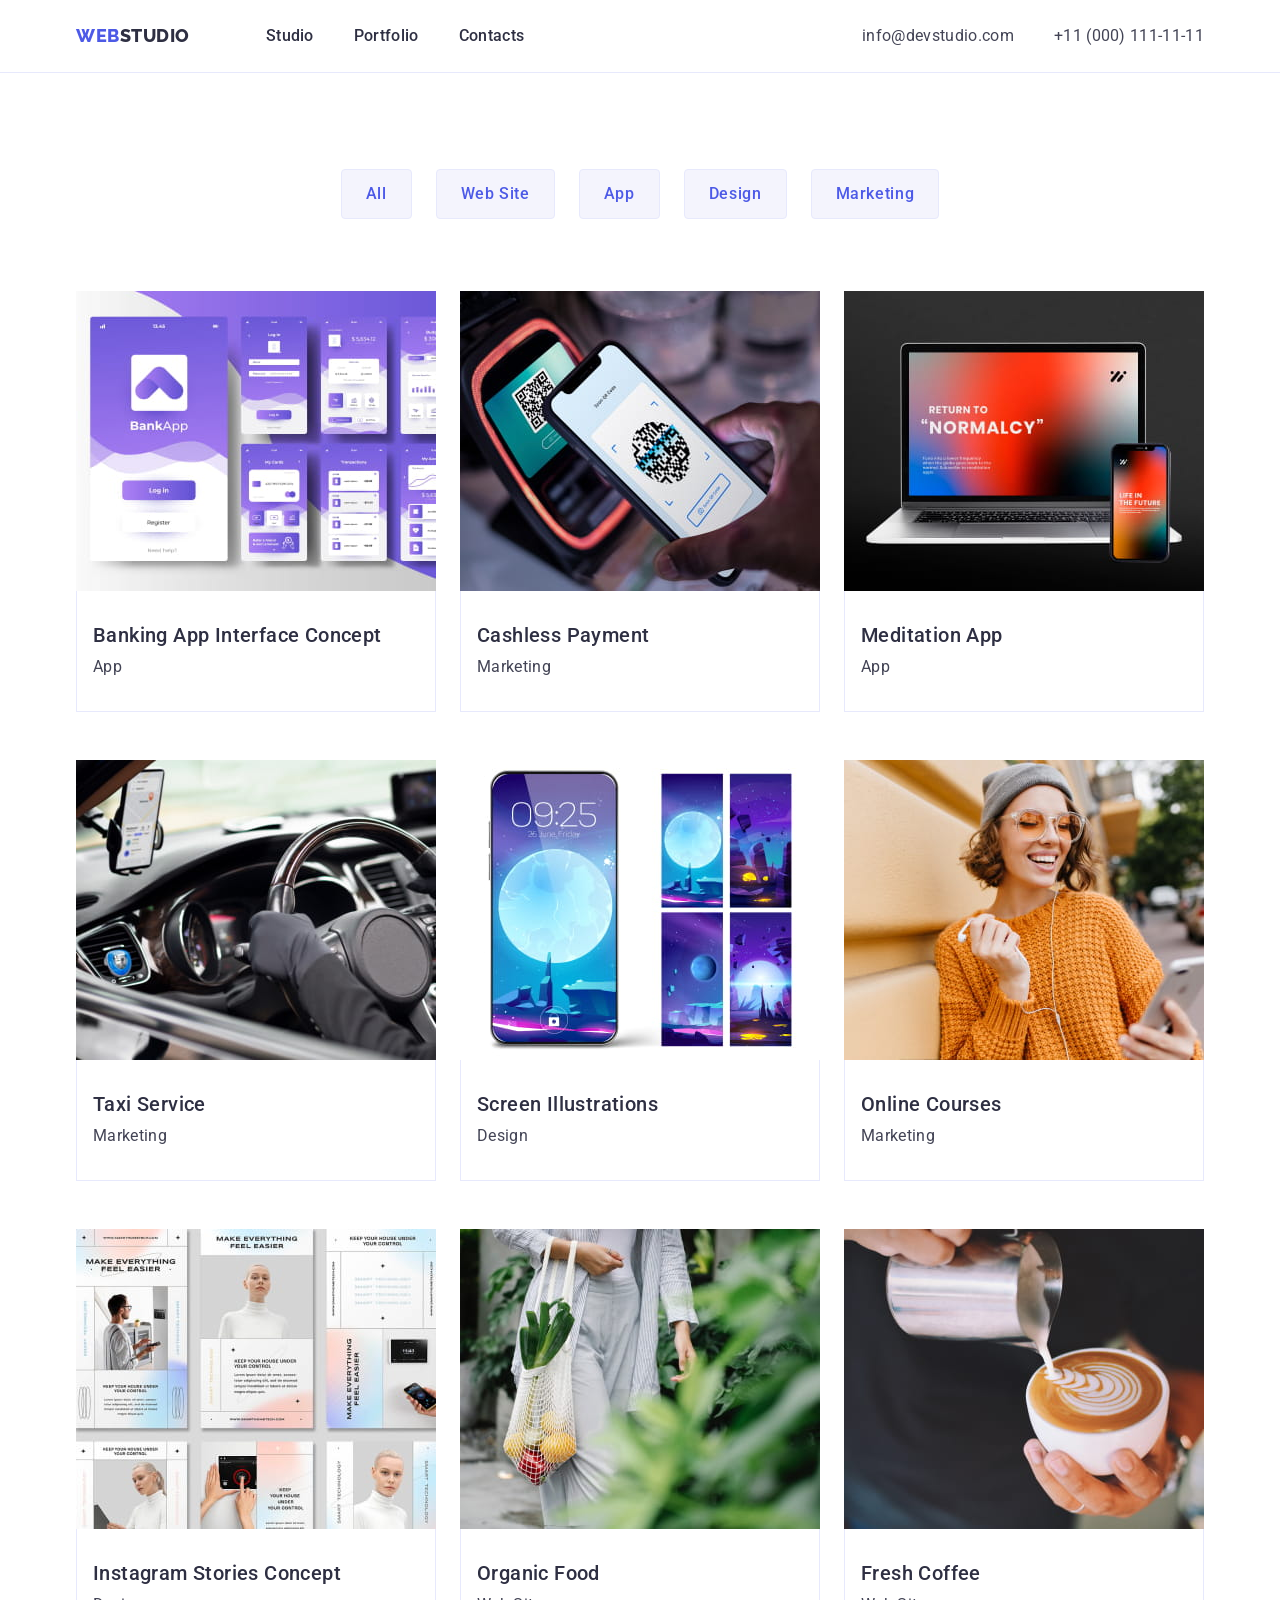
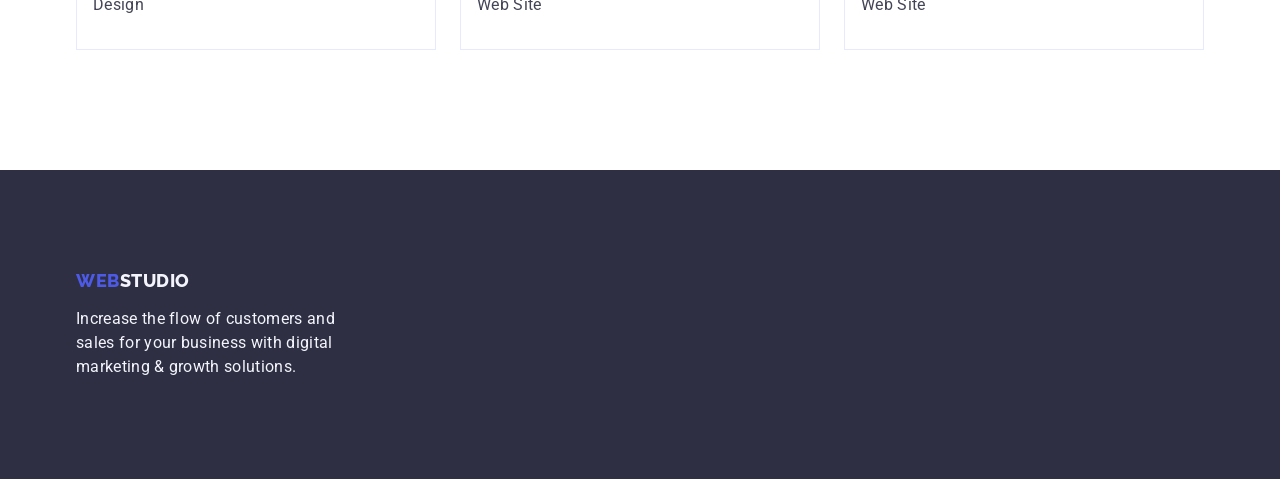
==== portfolio.html @ 5fbb61c0 "update" ====
<!DOCTYPE html>
<html lang="en">
  <head>
    <meta charset="UTF-8" />
    <meta http-equiv="X-UA-Compatible" content="IE=edge" />
    <meta name="viewport" content="width=device-width, initial-scale=1.0" />
    <title>Portfolio</title>
    <link rel="preconnect" href="https://fonts.googleapis.com" />
    <link rel="preconnect" href="https://fonts.gstatic.com" crossorigin />
    <link
      href="https://fonts.googleapis.com/css2?family=Raleway:wght@800&family=Roboto:wght@400;500;700;900&display=swap"
      rel="stylesheet"
    />
    <link
      rel="stylesheet"
      href="https://cdnjs.cloudflare.com/ajax/libs/modern-normalize/1.0.0/modern-normalize.min.css"
    />
    <link rel="stylesheet" href="./css/styles.css" />
  </head>
  <body>
    <!-- Header section -->

    <header class="header">
      <div class="container header-flex">
        <nav class="header-nav">
          <a class="logo-link link" href="./index.html">
            Web<span class="logo-world">Studio</span></a
          >
          <ul class="header-nav-list list">
            <li class="header-nav-item">
              <a class="header-nav-link link" href="./index.html">Studio</a>
            </li>
            <li class="header-nav-item">
              <a class="header-nav-link link" href="./portfolio.html"
                >Portfolio</a
              >
            </li>
            <li class="header-nav-item">
              <a class="header-nav-link link" href="">Contacts</a>
            </li>
          </ul>
        </nav>
        <address class="header-contacts">
          <ul class="contacts-list list">
            <li class="contacts-item">
              <a class="contscts-link link" href="mailto:info@devstudio.com"
                >info@devstudio.com</a
              >
            </li>
            <li class="contacts-item">
              <a class="contscts-link link" href="tel:+110001111111"
                >+11 (000) 111-11-11</a
              >
            </li>
          </ul>
        </address>
      </div>
    </header>
    <main>
      <!-- Section Filtr -->
      <section class="filtr section">
        <div class="container">
          <h1 hidden class="visually-hidden">Our works</h1>
          <ul class="filtr-btn-list list">
            <li class="btn-item">
              <button class="btn" type="button">All</button>
            </li>
            <li class="btn-item">
              <button class="btn" type="button">Web Site</button>
            </li>
            <li class="btn-item">
              <button class="btn" type="button">App</button>
            </li>
            <li class="btn-item">
              <button class="btn" type="button">Design</button>
            </li>
            <li class="btn-item">
              <button class="btn" type="button">Marketing</button>
            </li>
          </ul>
          <!-- Project list -->
          <ul class="project-list list">
            <li class="project-item">
              <a class="project-link link" href=""
                ><img
                  src="./images/bankapp.jpg"
                  alt="banking interface "
                  width="360"
                  height="300"
                />
                <div class="project-container">
                  <h2 class="subtitle">Banking App Interface Concept</h2>
                  <p class="subtitle-desc">App</p>
                </div>
              </a>
            </li>
            <li class="project-item">
              <a class="project-link link" href="">
                <img
                  src="./images/payment.jpg"
                  alt="qr "
                  width="360"
                  height="300"
                />
                <div class="project-container">
                  <h2 class="subtitle">Cashless Payment</h2>
                  <p class="subtitle-desc">Marketing</p>
                </div>
              </a>
            </li>
            <li class="project-item">
              <a class="project-link link" href="">
                <img
                  src="./images/meditation.jpg"
                  alt="laptop and smartphone"
                  width="360"
                  height="300"
                />
                <div class="project-container">
                  <h2 class="subtitle">Meditation App</h2>
                  <p class="subtitle-desc">App</p>
                </div>
              </a>
            </li>
            <li class="project-item">
              <a class="project-link link" href="">
                <img
                  src="./images/car.jpg"
                  alt="taxi"
                  width="360"
                  height="300"
                />
                <div class="project-container">
                  <h2 class="subtitle">Taxi Service</h2>
                  <p class="subtitle-desc">Marketing</p>
                </div>
              </a>
            </li>
            <li class="project-item">
              <a class="project-link link" href=""
                ><img
                  src="./images/ilustration.jpg"
                  alt="screen smartphone"
                  width="360"
                  height="300"
                />
                <div class="project-container">
                  <h2 class="subtitle">Screen Illustrations</h2>
                  <p class="subtitle-desc">Design</p>
                </div>
              </a>
            </li>
            <li class="project-item">
              <a class="project-link link" href="">
                <img
                  src="./images/courses.jpg"
                  alt="young woman"
                  width="360"
                  height="300"
                />
                <div class="project-container">
                  <h2 class="subtitle">Online Courses</h2>
                  <p class="subtitle-desc">Marketing</p>
                </div>
              </a>
            </li>

            <li class="project-item">
              <a class="project-link link" href="">
                <img
                  src="./images/stories.jpg"
                  alt="instagram"
                  width="360"
                  height="300"
                />
                <div class="project-container">
                  <h2 class="subtitle">Instagram Stories Concept</h2>
                  <p class="subtitle-desc">Design</p>
                </div>
              </a>
            </li>
            <li class="project-item">
              <a class="project-link link" href="">
                <img
                  src="./images/food.jpg"
                  alt="vegetebles"
                  width="360"
                  height="300"
                />
                <div class="project-container">
                  <h2 class="subtitle">Organic Food</h2>
                  <p class="subtitle-desc">Web Site</p>
                </div>
              </a>
            </li>
            <li class="project-item">
              <a class="project-link link" href="">
                <img
                  src="./images/cup.jpg"
                  alt="coffe width milk"
                  width="360"
                  height="300"
                />
                <div class="project-container">
                  <h2 class="subtitle">Fresh Coffee</h2>
                  <p class="subtitle-desc">Web Site</p>
                </div>
              </a>
            </li>
          </ul>
        </div>
      </section>
    </main>
    <!-- footer section -->
    <footer class="footer section">
      <div class="container">
        <a class="fotter-link link" href="./index.html"
          >Web<span class="studio-world">Studio</span>
        </a>
        <p class="footer-desc">
          Increase the flow of customers and sales for your business with
          digital marketing & growth solutions.
        </p>
      </div>
    </footer>
  </body>
</html>
---- css/styles.css ----
:root {
  /* Fonts */
  --primary-font: "Roboto", sans-serif;
  --secondary-font: "Raleway", sans-serif;

  /* Color back-ground*/
  --primary-bg-color: #ffffff;
  --accent-bg-cl: #2e2f42;
  --secondary-bg-color: #f4f4fd;
  /* Text color */
  --primary-text-color: #434455;
  --secondary-text-color: #2e2f42;
  --accent-txt-cl: #4d5ae5;
  --light-txt-cl: #404bbf;
  /* Btn Color */
  --primary-btn-color: #4d5ae5;
  --light-btn-cl: #404bbf;
  --secondary-btn-color: #404bbf;
  --accent-btn-cl: #f4f4fd;
  --primary-btn-text-cl: #ffffff;
  --accent-btn-txt-cl: #4d5ae5;
}

body {
  background-color: var(--primary-bg-color);
  color: var(--primary-text-color);
  font-family: var(--primary-font);
  font-weight: 400;
  font-style: normal;
  font-size: 16px;
  line-height: 1.5;
  letter-spacing: 0.02em;
  text-decoration: none;
  text-transform: none;
}
.link {
  font-style: normal;
  text-decoration: none;
  color: var(--primary-text-color);
}
.list {
  padding: 0;
  margin: 0;

  list-style: none;
}
.logo-link {
  margin-right: 76px;
}

.logo-link,
.logo-world {
  display: flex;
  margin-left: auto;
  align-items: center;

  font-family: var(--secondary-font);
  font-style: normal;
  font-weight: 800;
  font-size: 18px;
  line-height: 1.17;
  letter-spacing: 0.03em;
  text-transform: uppercase;
  text-decoration: none;
  color: var(--accent-txt-cl);
}
.logo-world {
  text-decoration: none;
  line-height: 1.17;
  color: var(--secondary-text-color);
}

/* reset start */
.visually-hidden {
  position: absolute;
  width: 1px;
  height: 1px;
  margin: -1px;
  border: 0;
  padding: 0;

  white-space: nowrap;
  clip-path: inset(100%);
  clip: rect(0 0 0 0);
  overflow: hidden;
}
.title {
  font-family: inherit;
  font-weight: 700;
  font-size: 36px;
  line-height: 1.11;
  letter-spacing: 0.02em;
  text-align: center;
  text-transform: capitalize;

  margin-top: 0;
  margin-bottom: 72px;
  color: var(--secondary-text-color);
}
.btn {
  font-family: inherit;
  font-weight: 500;
  font-size: 16px;
  line-height: 1.5;
  letter-spacing: 0.04em;
  cursor: pointer;
}

.container {
  max-width: 1158px;
  margin: 0px auto;
  padding: 0px 15px;
}
img {
  display: block;
  margin: 0px;
  padding: 0px;
}
.header {
  border-bottom: 1px solid #e7e9fc;
}
/* nav */
.header-flex {
  display: flex;
}

.header-nav {
  display: flex;
  align-items: center;
}
.header-nav-link {
  display: block;
  padding-top: 24px;
  padding-bottom: 24px;
  color: var(--secondary-text-color);

  font-family: inherit;
  font-weight: 500;
}
.header-nav-list {
  display: flex;
}
.header-nav-item {
  margin-right: 40px;
}
.header-nav-item:last-child {
  margin: 0;
}

.header-nav-link:hover,
.header-nav-link:focus,
.contscts-link:hover,
.contscts-link:focus {
  color: var(--light-txt-cl);
}
.header-nav-link:active {
  text-decoration: underline;
  color: var(--light-txt-cl);
}
.header {
  background-color: var(--primary-bg-color);
}

.header-contacts {
  font-style: normal;
  display: flex;
  margin-left: auto;
}
.contacts-list {
  display: flex;
}

.contacts-item {
  margin-right: 40px;
}
.contacts-item:last-child {
  margin: 0;
}
.contscts-link {
  display: block;
  padding-top: 24px;
  padding-bottom: 24px;
  color: var(--primary-text-color);
}

/* hero section */
.hero {
  padding-top: 188px;
  padding-bottom: 188px;
  background-color: var(--accent-bg-cl);
  text-align: center;
}
.hero .title {
  max-width: 496px;
  margin: 0 auto 48px auto;

  font-size: 56px;
  line-height: 1.07;
  text-transform: none;
  color: #ffffff;
}
.hero .btn {
  display: block;
  margin-left: auto;
  margin-right: auto;
  padding: 16px 32px;
  min-width: 169px;
  height: 56px;
  border: none;

  color: var(--primary-btn-text-cl);
  background-color: var(--primary-btn-color);
  box-shadow: 0px 4px 4px rgba(0, 0, 0, 0.15);
  border-radius: 4px;
}
.hero .btn:hover,
.hero .btn:focus {
  color: var(--primary-btn-text-cl);
  background-color: var(--light-btn-cl);
}

.hero .btn:active {
  color: var(--light-btn-cl);
}

/* Strategy section */
.strategy-list {
  display: flex;
}
.strategy-list-item {
  width: 264px;
}
.strategy-list-item {
  margin-right: 24px;
}
.strategy-list-item:last-child {
  margin-right: 0;
}

.strategy {
  padding-top: 120px;
  padding-bottom: 120px;
}
.subtitle {
  color: inherit;
  font-weight: 500;
  font-size: 20px;
  line-height: 1.2;
  letter-spacing: 0.02em;
  color: var(--secondary-text-color);
  padding: 0px;
  margin: 0px;
}
.subtitle {
  margin-bottom: 8px;
}

.subtitle-desc {
  font-weight: 400;
  color: var(--primary-text-color);
  padding: 0px;
  margin: 0px;
}
/* Tools section */
.tools {
  padding-bottom: 120px;
}

.tools-list {
  display: flex;
}
.tools-item {
  width: calc((100%-48px) / 3);
  margin-right: 24px;
}
.tools-item:last-child {
  margin-right: 0px;
}

/* Team section */
.team {
  margin: 0 auto;
  padding-top: 120px;
  padding-bottom: 120px;
  background-color: var(--secondary-bg-color);
}
.team-list {
  display: flex;
}

.team-list-item {
  width: calc((100%-72px) / 4);
  margin-right: 24px;
  padding: 0;
  background: #ffffff;
  box-shadow: 0px 1px 6px rgba(46, 47, 66, 0.08),
    0px 1px 1px rgba(46, 47, 66, 0.16), 0px 2px 1px rgba(46, 47, 66, 0.08);
  border-radius: 0px 0px 4px 4px;
}
.team-list-item:last-child {
  margin-right: 0;
}

.team-item-container {
  padding: 32px 16px;
  margin: 0;
  border-radius: 0px 0px 4px 4px;
  text-align: center;
}

/* footer section */
.footer {
  padding-top: 100px;
  padding-bottom: 100px;
  margin: 0 auto;
  background-color: var(--accent-bg-cl);
}
.fotter-link {
  font-family: var(--secondary-font);
  font-style: normal;
  font-weight: 800;
  font-size: 18px;
  line-height: 1.17;
  align-items: center;
  letter-spacing: 0.03em;
  text-transform: uppercase;
  text-decoration: none;
  color: var(--accent-txt-cl);
  display: inline-block;
  margin-bottom: 16px;
}
.studio-world {
  font-weight: 800;
  font-size: 18px;
  line-height: 1.17;
  align-items: center;
  letter-spacing: 0.03em;
  text-transform: uppercase;
  color: #f4f4fd;
}
.footer-desc {
  max-width: 264px;
  padding: 0;
  margin: 0;
  color: #f4f4fd;
}

/* Filtr btn */
.filtr {
  padding-bottom: 120px;
  padding-top: 96px;
  margin: 0 auto;
}
.filtr .btn {
  padding: 12px 24px;
  background-color: var(--accent-btn-cl);

  border: 1px solid #e7e9fc;
  border-radius: 4px;
  color: var(--accent-btn-txt-cl);
  text-align: center;
}
.filtr-btn-list {
  display: flex;
  margin-bottom: 72px;
  justify-content: center;
  gap: 24px;
  padding: 0;
}

.filtr .btn:hover,
.filtr .btn:focus {
  background-color: var(--light-btn-cl);
  color: var(--primary-btn-text-cl);
  border: 1px solid transparent;
}
.filtr .btn:active {
  background-color: var(--light-btn-cl);
  color: var(--primary-btn-text-cl);
}
.project-list {
  display: flex;
  flex-wrap: wrap;
}
.project-item {
  flex-basis: calc((100%-48px) / 3);
  margin-right: 24px;
  margin-bottom: 48px;
  max-width: 360px;
}
.project-item:nth-child(3n) {
  margin-right: 0;
}
.project-item:nth-last-child(-n + 3) {
  margin-bottom: 0;
}
.project-container {
  padding: 32px 16px;
  margin: 0;
  border: 1px solid #e7e9fc;
  border-top: none;
}
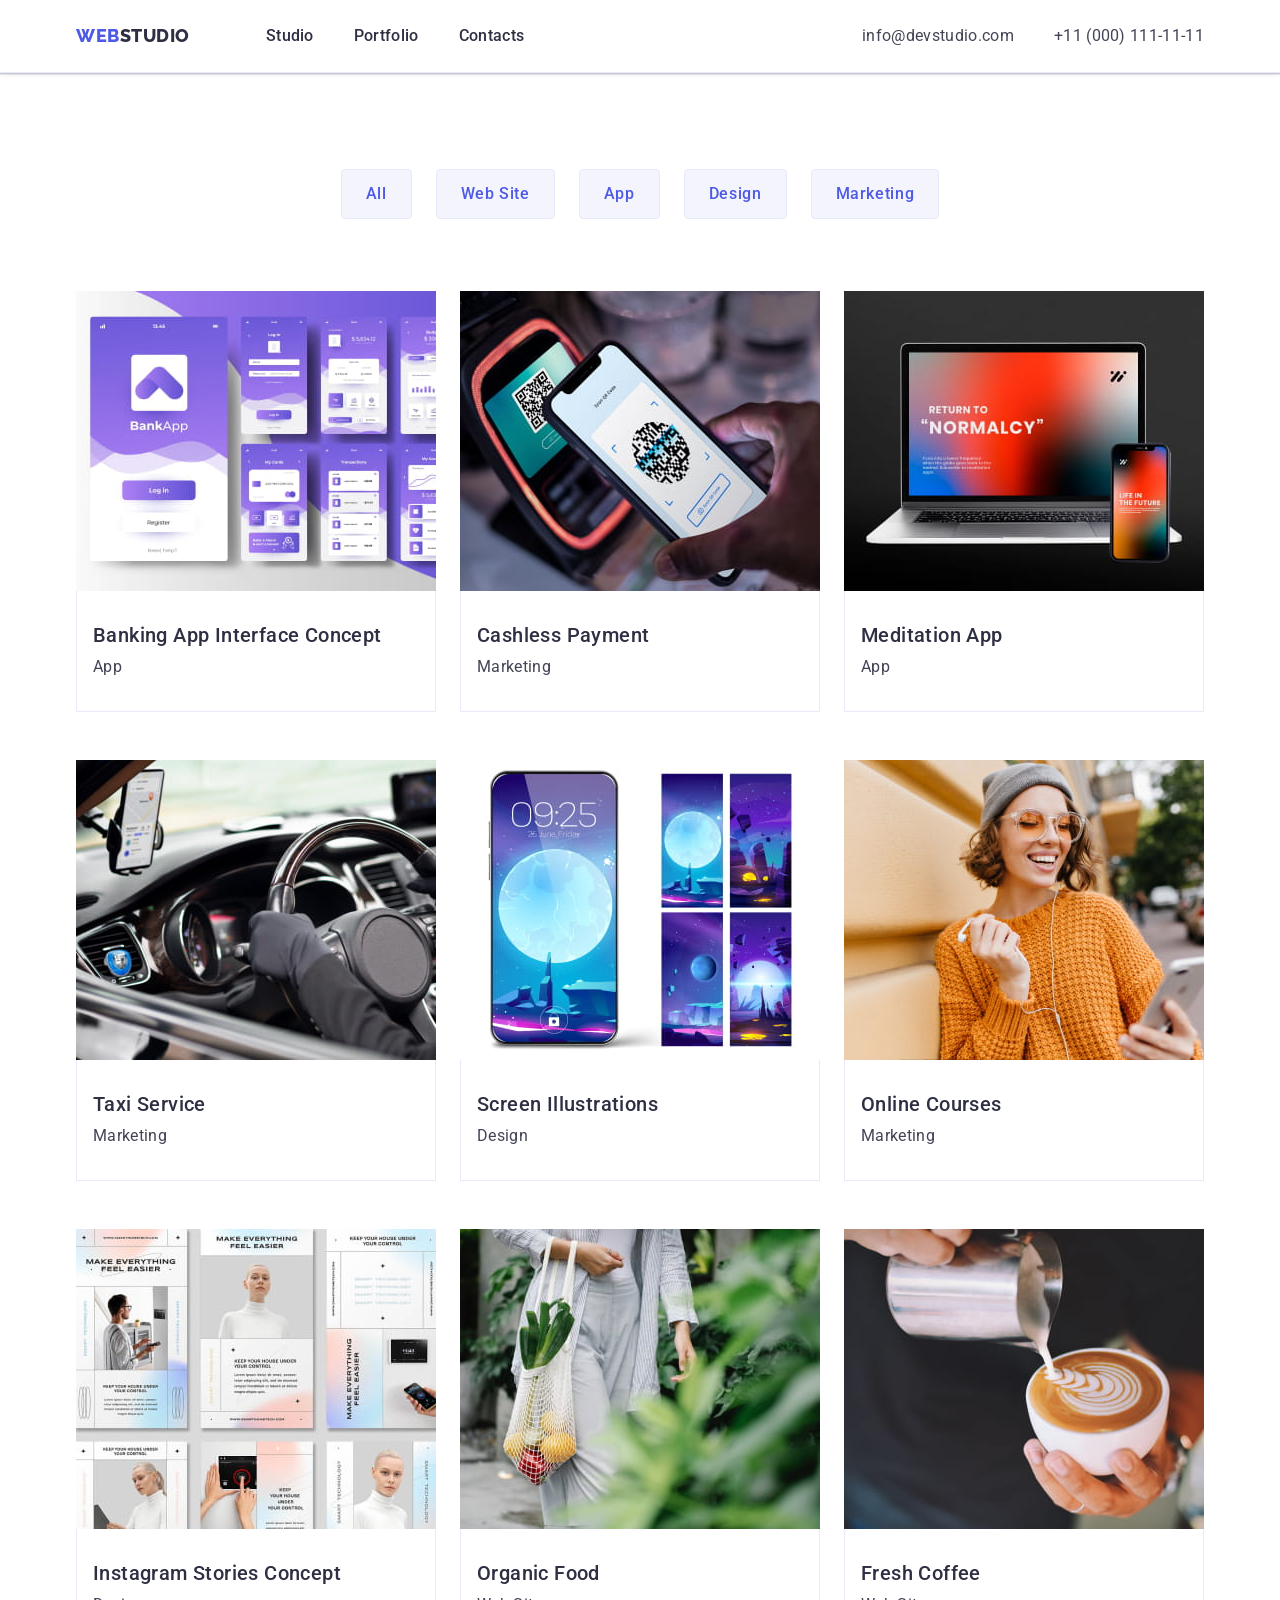
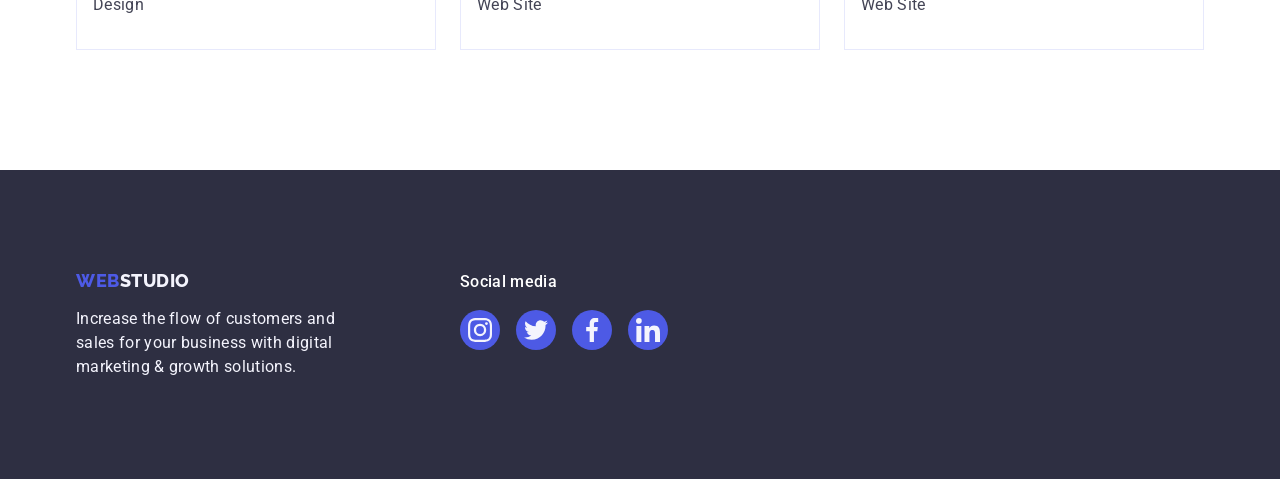
==== commit 585e64f8: "update" ====
--- a/portfolio.html
+++ b/portfolio.html
@@ -213,14 +213,73 @@
     </main>
     <!-- footer section -->
     <footer class="footer section">
-      <div class="container">
-        <a class="fotter-link link" href="./index.html"
-          >Web<span class="studio-world">Studio</span>
-        </a>
-        <p class="footer-desc">
-          Increase the flow of customers and sales for your business with
-          digital marketing & growth solutions.
-        </p>
+      <div class="footer-container container">
+        <div class="left-footer">
+          <a class="fotter-link link" href="./index.html"
+            >Web<span class="studio-world">Studio</span>
+          </a>
+          <p class="footer-desc">
+            Increase the flow of customers and sales for your business with
+            digital marketing & growth solutions.
+          </p>
+        </div>
+        <div class="footer-social-icons">
+          <p class="footer-social-media">Social media</p>
+          <ul class="footer-social-list list">
+            <li class="footer-social-item">
+              <a
+                href=""
+                class="footer-social-link"
+                target="blank"
+                rel="noopener noreferrer"
+                aria-label=" instagram icon "
+              >
+                <svg class="social-icon" width="24" height="24">
+                  <use href="./images/icons.svg#instagram"></use>
+                </svg>
+              </a>
+            </li>
+            <li class="footer-social-item">
+              <a
+                href=""
+                class="footer-social-link"
+                target="blank"
+                rel="noopener noreferrer"
+                aria-label=" twitter icon "
+              >
+                <svg class="social-icon" width="24" height="24">
+                  <use href="./images/icons.svg#twitter"></use>
+                </svg>
+              </a>
+            </li>
+            <li class="footer-social-item">
+              <a
+                href=""
+                class="footer-social-link"
+                target="blank"
+                rel="noopener noreferrer"
+                aria-label=" facebook icon "
+              >
+                <svg class="social-icon" width="24" height="24">
+                  <use href="./images/icons.svg#facebook"></use>
+                </svg>
+              </a>
+            </li>
+            <li class="footer-social-item">
+              <a
+                href=""
+                class="footer-social-link"
+                target="blank"
+                rel="noopener noreferrer"
+                aria-label=" linkedin icon "
+              >
+                <svg class="social-icon" width="24" height="24">
+                  <use href="./images/icons.svg#linkedin"></use>
+                </svg>
+              </a>
+            </li>
+          </ul>
+        </div>
       </div>
     </footer>
   </body>
--- a/css/styles.css
+++ b/css/styles.css
@@ -70,7 +70,11 @@
   color: var(--secondary-text-color);
 }
 
-/* reset start */
+ /*  
+   |============================
+   | reset start 
+   |============================
+ */
 .visually-hidden {
   position: absolute;
   width: 1px;
@@ -81,6 +85,7 @@
 
   white-space: nowrap;
   clip-path: inset(100%);
+  
   clip: rect(0 0 0 0);
   overflow: hidden;
 }
@@ -107,7 +112,7 @@
 }
 
 .container {
-  max-width: 1158px;
+  width: 1158px;
   margin: 0px auto;
   padding: 0px 15px;
 }
@@ -118,6 +123,8 @@
 }
 .header {
   border-bottom: 1px solid #e7e9fc;
+  box-shadow: 0px 2px 1px rgba(46, 47, 66, 0.08),
+    0px 1px 1px rgba(46, 47, 66, 0.16), 0px 1px 6px rgba(46, 47, 66, 0.08);
 }
 /* nav */
 .header-flex {
@@ -183,12 +190,29 @@
   color: var(--primary-text-color);
 }
 
-/* hero section */
+
+/**
+  |============================
+  | hero section
+  |============================
+*/
+
 .hero {
+  max-width: 1440px;
+  margin-left: auto;
+  margin-right: auto;
   padding-top: 188px;
   padding-bottom: 188px;
   background-color: var(--accent-bg-cl);
   text-align: center;
+  background-image: linear-gradient(
+      rgba(46, 47, 66, 0.7),
+      rgba(46, 47, 66, 0.7)
+    ),
+    url(../images/people-office\ .jpg);
+  background-repeat: no-repeat;
+  background-position: center;
+  background-size: cover;
 }
 .hero .title {
   max-width: 496px;
@@ -222,8 +246,11 @@
 .hero .btn:active {
   color: var(--light-btn-cl);
 }
-
-/* Strategy section */
+/**
+  |============================
+  | Strategy section
+  |============================
+*/
 .strategy-list {
   display: flex;
 }
@@ -236,6 +263,7 @@
 .strategy-list-item:last-child {
   margin-right: 0;
 }
+
 
 .strategy {
   padding-top: 120px;
@@ -261,7 +289,42 @@
   padding: 0px;
   margin: 0px;
 }
-/* Tools section */
+
+/**
+  |============================
+  | Strategi icon
+  |============================
+*/
+.strategy-list-item::before {
+  display: block;
+  content: "";
+  height: 112px ;
+  background-size: 64px 64px;
+  background-repeat: no-repeat;
+  background-color: var(--accent-btn-cl);
+  background-position: center;
+  border-radius: 4px;
+  margin-bottom: 8px;
+}
+
+.strategy-list-item.icon-antenna::before{
+
+  background-image: url("../images/icons/antenna\ .svg");
+}
+.strategy-list-item.icon-clock::before{
+  background-image: url("../images/icons/clock\ .svg ");
+}
+.strategy-list-item.icon-diagram::before{
+  background-image: url("../images/icons/diagram\ .svg ");
+}
+.strategy-list-item.icon-astronaut::before{
+  background-image: url("../images/icons/astronaut\ .svg ");
+}
+/**
+  |============================
+  | Tools section 
+  |============================
+*/
 .tools {
   padding-bottom: 120px;
 }
@@ -277,7 +340,11 @@
   margin-right: 0px;
 }
 
-/* Team section */
+/**
+  |============================
+  | Team section
+  |============================
+*/
 .team {
   margin: 0 auto;
   padding-top: 120px;
@@ -307,14 +374,113 @@
   border-radius: 0px 0px 4px 4px;
   text-align: center;
 }
-
-/* footer section */
+.team .subtitle-desc {
+  margin-bottom: 8px;
+}
+
+
+/**
+  |============================
+  | Social icons
+  |============================
+*/
+.social-list {
+  display: flex;
+  justify-content: center;
+  align-items: center;
+  gap: 24px;
+}
+
+.social-link {
+  display: flex;
+  justify-content: center;
+  align-items: center;
+
+  width: 44px;
+  height: 44px;
+  
+  
+  background-color: var(--primary-btn-color);
+  border-radius: 50%;
+}
+.social-link:hover {
+  background-color: var(--light-btn-cl);
+}
+.social-icon{
+  fill: var(--accent-btn-cl)
+}
+
+
+/**
+  |============================
+  | Customers section
+  |============================
+*/
+.customers {
+  padding-top: 120px;
+  padding-bottom: 120px;
+}
+.customers-list {
+  display: flex;
+}
+
+.customers-item {
+  width: 168px;
+  height: 88px;
+  width: calc((100% - 120px) / 6);
+  margin-right: 24px;
+  padding: 0;
+  border: 1px solid #8e8f99;
+  border-radius: 4px;
+}
+
+.customers-item:last-child {
+  margin-right: 0;
+}
+.customers-item:hover {
+  border: 1px solid #404bbf;
+  border-radius: 4px;
+}
+
+
+.customers-link{
+  width: 100%;
+  height: 100%;
+  display: flex;
+  justify-content: center;
+  align-items: center;
+color: #8E8F99;
+}
+.customers-link:hover{
+  color: var(--light-btn-cl);
+}
+.customer-icon{
+  fill: currentColor ;
+}
+
+
+
+
+/**
+  |============================
+  | Footer section
+  |============================
+*/
 .footer {
+  display: flex;
   padding-top: 100px;
   padding-bottom: 100px;
   margin: 0 auto;
   background-color: var(--accent-bg-cl);
 }
+.footer-container {
+  display: flex;
+  align-items: baseline;
+}
+.left-footer {
+  margin-right: 120px;
+}
+
 .fotter-link {
   font-family: var(--secondary-font);
   font-style: normal;
@@ -339,13 +505,63 @@
   color: #f4f4fd;
 }
 .footer-desc {
-  max-width: 264px;
+  width: 264px;
   padding: 0;
   margin: 0;
   color: #f4f4fd;
 }
 
-/* Filtr btn */
+/**
+  |============================
+  | Footer social icons 
+  |============================
+*/
+.footer-social-icons {
+  display: block;
+  margin: 0;
+  padding: 0;
+}
+.footer-social-media {
+  margin: 0;
+  padding: 0;
+}
+.footer-social-media {
+  font-style: normal;
+  font-weight: 500;
+  font-size: 16px;
+  line-height: 1.5;
+  letter-spacing: 0.02em;
+  color: var(--primary-bg-color);
+  margin-bottom: 16px;
+}
+
+.footer-social-list {
+  display: flex;
+  gap: 16px;
+  text-align: center;
+  justify-content: center;
+}
+
+.footer-social-link {
+  display: flex;
+  align-items: center;
+  justify-content: center;
+
+  width: 40px;
+  height: 40px;
+  
+ 
+  background-color: var(--primary-btn-color);
+  border-radius: 50%;
+}
+.footer-social-link:hover {
+  background: #31d0aa;
+}
+/**
+  |============================
+  | Filtr btn
+  |============================
+*/
 .filtr {
   padding-bottom: 120px;
   padding-top: 96px;
@@ -371,7 +587,7 @@
 .filtr .btn:hover,
 .filtr .btn:focus {
   background-color: var(--light-btn-cl);
-  color: var(--primary-btn-text-cl);
+    color: var(--primary-btn-text-cl);
   border: 1px solid transparent;
 }
 .filtr .btn:active {
@@ -380,7 +596,7 @@
 }
 .project-list {
   display: flex;
-  flex-wrap: wrap;
+flex-wrap: wrap;
 }
 .project-item {
   flex-basis: calc((100%-48px) / 3);
@@ -394,9 +610,14 @@
 .project-item:nth-last-child(-n + 3) {
   margin-bottom: 0;
 }
+
 .project-container {
   padding: 32px 16px;
   margin: 0;
   border: 1px solid #e7e9fc;
   border-top: none;
 }
+.project-item:hover {
+  box-shadow: 0px 1px 6px rgba(46, 47, 66, 0.08),
+    0px 1px 1px rgba(46, 47, 66, 0.16), 0px 2px 1px rgba(46, 47, 66, 0.08);
+}
